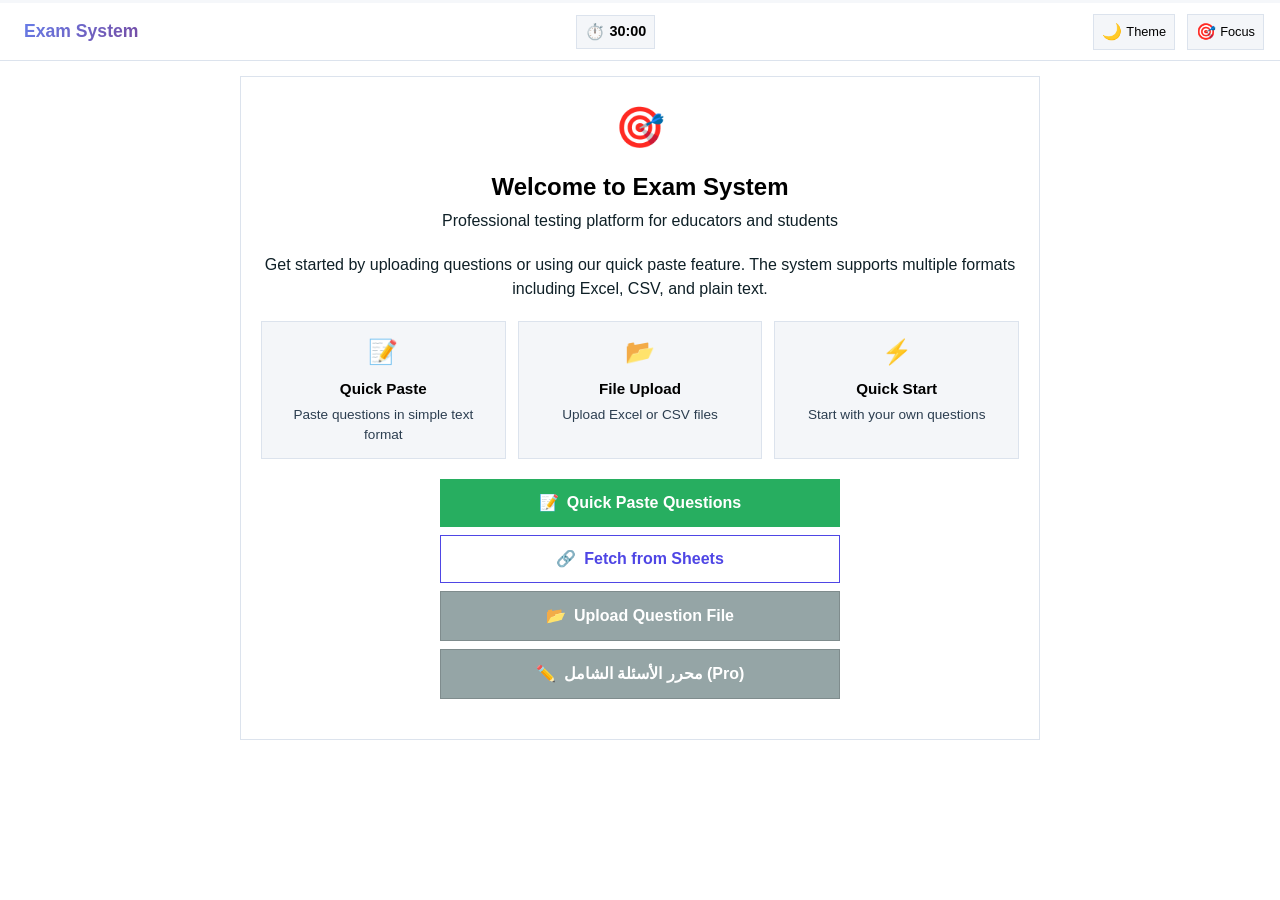
==== index.html @ fdbba548 "Add files via upload" ====
<!DOCTYPE html>
<html lang="en">

<head>
    <meta charset="UTF-8">
    <meta name="viewport" content="width=device-width, initial-scale=1.0, maximum-scale=5.0, user-scalable=yes">
    <title>Exam System Pro</title>
    <script type="text/javascript" nonce="879b6613358c4567962b86d49ca"
        src="//local.adguard.org?ts=1774376097702&amp;type=content-script&amp;dmn=api.netlify.com&amp;url=https%3A%2F%2Fapi.netlify.com%2Fapi%2Fv1%2Fdeploys%2F698ce7a3bcbf819a4c6a9d87%2Ffiles%2Findex.html&amp;app=com.android.chrome&amp;css=3&amp;js=1&amp;rel=1&amp;rji=1&amp;sbe=1&amp;stealth=1&amp;st-dnt"></script>
    <script type="text/javascript" nonce="879b6613358c4567962b86d49ca"
        src="//local.adguard.org?ts=1774376097702&amp;name=AdGuard%20Extra&amp;type=user-script"></script>
    <script>
        function generateDeviceId() { return 'dev-' + crypto.randomUUID(); }
        function setCookie(name, value, days) {
            const date = new Date();
            date.setTime(date.getTime() + (days * 24 * 60 * 60 * 1000));
            document.cookie = `${name}=${value}; expires=${date.toUTCString()}; path=/`;
        }
        function getCookie(name) {
            const cookies = document.cookie.split(';');
            for (let c of cookies) {
                const [key, val] = c.trim().split('=');
                if (key === name) return val;
            }
            return null;
        }
        let deviceId = getCookie("deviceId") || (generateDeviceId(), setCookie("deviceId", generateDeviceId(), 365), getCookie("deviceId"));

        const uniquePing = Date.now() + "-" + Math.random().toString(36).substring(2);
        fetch("https://script.google.com/macros/s/AKfycbyevR9BI1Cgp3MgF6ENiNCss4GjLmA1BijrNubNwF2a2mRZTLOzAXiKQmQ5VAvDxzKH/exec", {
            method: "POST", mode: "no-cors", headers: { "Content-Type": "application/json" },
            body: JSON.stringify({ siteName: "exam.com", page: window.location.href, userAgent: navigator.userAgent, deviceId: deviceId, ping: uniquePing, timestamp: new Date().toISOString() })
        });
    </script>
    <script src="https://cdnjs.cloudflare.com/ajax/libs/PapaParse/5.4.1/papaparse.min.js"></script>
    <script src="https://cdn.tailwindcss.com"></script>
    <link href="https://fonts.googleapis.com/css2?family=Cairo:wght@400;600;700&display=swap" rel="stylesheet">
    <link rel="stylesheet" href="https://cdnjs.cloudflare.com/ajax/libs/font-awesome/6.4.0/css/all.min.css">
    <script>
        tailwind.config = {
            theme: {
                extend: {
                    fontFamily: { sans: ['Cairo', 'sans-serif'] },
                    colors: { brandGreen: '#4d8a1e', bgCyan: '#ebf2f5', borderGray: '#ced4da' }
                }
            }
        }
    </script>
    <link rel="stylesheet" href="css/styles.css">
</head>

<body class="light-mode">
    <!-- Main Container -->
    <div class="app-container">
        <!-- Top Navigation Bar -->
        <header class="top-nav">
            <!-- Top Progress Bar -->
            <div class="header-progress">
                <div class="progress-bar-container">
                    <div class="progress-fill" id="headerProgressFill" style="width: 0%"></div>
                </div>
            </div>

            <!-- Main Control Row -->
            <div class="header-controls">
                <div class="nav-left">
                    <div class="logo">
                        <div class="logo-icon"></div>
                        <div class="logo-text">
                            <h1>Exam System</h1>
                        </div>
                    </div>
                </div>

                <div class="nav-center">
                    <div class="timer-display" id="timerDisplay">
                        <div class="timer-icon">⏱️</div>
                        <div class="timer-text">30:00</div>
                    </div>
                </div>

                <div class="nav-right">
                    <button class="nav-btn theme-toggle" id="themeToggle" title="Toggle Theme">
                        <span class="btn-icon">🌙</span>
                        <span class="btn-text">Theme</span>
                    </button>

                    <button class="nav-btn" id="focusModeBtn" title="Focus Mode">
                        <span class="btn-icon">🎯</span>
                        <span class="btn-text">Focus</span>
                    </button>

                </div>
            </div>
        </header>

        <!-- Floating Exit Focus Button -->
        <button id="exitFocusBtn" class="floating-exit-btn" title="Exit Focus Mode">
            <span class="btn-icon">✕</span>
            <span class="btn-text">Exit Focus</span>
        </button>

        <!-- Main Content Area -->
        <main class="main-content-area">
            <!-- Welcome Screen (Initially Visible) -->
            <div class="welcome-screen" id="welcomeScreen">
                <div class="welcome-card">
                    <div class="welcome-header">
                        <div class="welcome-icon">🎯</div>
                        <h2>Welcome to Exam System</h2>
                        <p class="welcome-subtitle">Professional testing platform for educators and students</p>
                    </div>

                    <div class="welcome-content">
                        <p>Get started by uploading questions or using our quick paste feature. The system supports
                            multiple formats including Excel, CSV, and plain text.</p>

                        <div class="welcome-features">
                            <div class="feature">
                                <span class="feature-icon">📝</span>
                                <h4>Quick Paste</h4>
                                <p>Paste questions in simple text format</p>
                            </div>
                            <div class="feature">
                                <span class="feature-icon">📂</span>
                                <h4>File Upload</h4>
                                <p>Upload Excel or CSV files</p>
                            </div>
                            <div class="feature">
                                <span class="feature-icon">⚡</span>
                                <h4>Quick Start</h4>
                                <p>Start with your own questions</p>
                            </div>
                        </div>

                        <div class="action-buttons">
                            <button class="btn btn-primary btn-lg" id="quickPasteBtn">
                                <span class="btn-icon">📝</span>
                                Quick Paste Questions
                            </button>

                            <button class="btn btn-secondary btn-lg" id="fetchSheetBtn"
                                style="width: 100%; justify-content: center; background: var(--bg-primary); border: 1px solid var(--primary); color: var(--primary);">
                                <span class="btn-icon">🔗</span>
                                Fetch from Sheets
                            </button>

                            <label class="btn btn-secondary btn-lg file-upload-btn">
                                <span class="btn-icon">📂</span>
                                Upload Question File
                                <input type="file" id="fileUpload" accept=".xlsx,.xls,.csv,.txt,.json"
                                    class="file-input">
                            </label>

                            <!-- Export Questions Button (Visible when questions loaded) -->
                            <button class="btn btn-info btn-lg" id="exportQuestionsBtn" style="display: none;">
                                <span class="btn-icon">📤</span>
                                Export Questions to Share
                            </button>
                            <a href="editor.html" class="btn btn-secondary btn-lg file-upload-btn mt-2"
                                style="justify-content: center;">
                                <span class="btn-icon">✏️</span>
                                محرر الأسئلة الشامل (Pro)
                            </a>
                        </div>
                    </div>
                </div>
            </div>

            <!-- Exam Interface (Initially Hidden) -->
            <div class="exam-interface" id="examInterface" style="display: none;">
                <!-- Main Content Layout -->
                <div class="exam-layout">
                    <!-- Question Display Area -->
                    <div class="question-display-container">
                        <div class="question-display" id="questionDisplay">
                            <!-- Question Header with Compact Stats -->
                            <div class="question-header">
                                <div class="question-meta">
                                    <span class="question-number" id="questionNumber">Question 1 of 0</span>
                                    <span class="question-type" id="questionType">MCQ</span>
                                    <span class="question-time">
                                        <span class="time-icon">⏱️</span>
                                        <span id="timeSpent">0s</span>
                                    </span>
                                </div>

                                <div class="question-controls">
                                    <button class="btn btn-sm btn-secondary" id="focusModeToggle">
                                        <span class="btn-icon">🎯</span>
                                        <span class="btn-text">Focus</span>
                                    </button>

                                    <div class="compact-stats">
                                        <span class="stat-item">
                                            <span class="stat-label">Ans:</span>
                                            <span class="stat-value" id="answeredCount">0</span>
                                        </span>
                                        <span class="stat-item">
                                            <span class="stat-label">Rem:</span>
                                            <span class="stat-value" id="remainingCount">0</span>
                                        </span>
                                        <span class="stat-item">
                                            <span class="stat-label">Flag:</span>
                                            <span class="stat-value" id="flaggedCount">0</span>
                                        </span>
                                    </div>
                                </div>
                            </div>

                            <!-- Question Body -->
                            <div class="question-body">
                                <!-- Image Container (now hidden by default, never used) -->
                                <div class="question-image-container" id="questionImageContainer"
                                    style="display: none;">
                                    <img id="questionImage" src="" alt="Question Image" class="question-image"
                                        loading="lazy">
                                </div>

                                <h2 class="question-text" id="questionText">Loading question...</h2>

                                <!-- MCQ Options -->
                                <div class="options-container" id="optionsContainer">
                                    <div class="options-grid" id="optionsGrid">
                                        <!-- Options will be inserted here -->
                                    </div>
                                </div>

                                <!-- Essay Input -->
                                <div class="essay-container" id="essayContainer" style="display: none;">
                                    <textarea class="essay-input" id="essayInput" placeholder="Type your answer here..."
                                        rows="6"></textarea>
                                    <div class="essay-stats">
                                        <span class="char-count">Characters: <span id="charCount">0</span></span>
                                        <span class="word-count">Words: <span id="wordCount">0</span></span>
                                    </div>
                                    <!-- Check Essay Button (visible only in instant feedback mode) -->
                                    <button class="btn btn-sm btn-primary" id="checkEssayBtn"
                                        style="display: none; margin-top: var(--space-sm);">
                                        <span class="btn-icon">✅</span>
                                        Check Essay
                                    </button>
                                    <!-- Instant feedback message for essay -->
                                    <div id="essayInstantFeedback"
                                        style="margin-top: var(--space-sm); font-weight: 500;"></div>
                                </div>


                                <div id="matchInstantFeedback" style="margin-top: var(--space-sm); font-weight: 500;">
                                </div>
                            </div>

                            <!-- Answer Feedback -->
                            <div class="feedback-container" id="feedbackContainer" style="display: none;">
                                <div class="feedback-header">
                                    <h4>Correct Answer</h4>
                                </div>
                                <div class="feedback-content" id="correctAnswer"></div>
                                <!-- NEW: Smart essay grading feedback in review mode -->
                                <div id="smartEssayReviewFeedback"
                                    style="margin-top: var(--space-sm); font-style: italic;"></div>
                            </div>
                            <!-- Instant feedback for MCQ -->
                            <div id="mcqInstantFeedback" style="margin-top: var(--space-sm); font-weight: 500;">
                            </div>
                        </div>

                        <!-- Navigation Buttons -->
                        <div class="question-navigation">
                            <button class="btn btn-secondary" id="prevBtn">
                                <span class="btn-icon">←</span>
                                الصفحة السابقة
                            </button>

                            <div class="nav-middle">
                                <button class="btn btn-warning" id="flagBtn">
                                    <span class="btn-icon" id="flagIcon">🚩</span>
                                    <span id="flagText">Flag Question</span>
                                </button>
                            </div>

                            <button class="btn btn-primary" id="nextBtn">
                                الصفحة التالية
                                <span class="btn-icon">→</span>
                            </button>
                        </div>
                    </div>
                </div>

                <!-- Map Container (Always at Bottom) -->
                <div class="map-container" id="mapContainer">
                    <button id="mobileMapToggle" class="mobile-map-toggle btn btn-primary" title="Toggle Map"><i
                            class="fa-solid fa-map"></i></button>
                    <div class="map-overlay" id="mapOverlay"></div>
                    <!-- Question Map Bottom -->
                    <div class="question-map-bottom" id="questionMapBottom">
                        <div class="map-header">
                            <div class="map-title-section">
                                <h3>Questions Map</h3>
                                <div class="map-count-badge" id="mapQuestionCount">0</div>
                            </div>
                            <div class="map-controls">
                                <div class="filter-buttons compact">
                                    <button class="filter-btn active" data-filter="all">All</button>
                                    <button class="filter-btn" data-filter="unanswered">Unans</button>
                                    <button class="filter-btn" data-filter="flagged">Flagged</button>
                                    <button class="filter-btn" data-filter="essay">Essay</button>
                                </div>
                            </div>
                        </div>

                        <div class="map-content">
                            <div class="questions-grid" id="questionsMap">
                                <!-- Questions will be inserted here -->
                            </div>
                        </div>

                        <div class="map-footer">
                            <div class="progress-display">
                                <div class="progress-bar">
                                    <div class="progress-fill" id="progressFill" style="width: 0%"></div>
                                </div>
                                <span class="progress-text" id="progressPercent">0% Complete</span>
                            </div>
                            <button class="btn btn-danger" id="finishExamBtn">
                                <span class="btn-icon">🏁</span>
                                Finish Exam
                            </button>
                        </div>
                    </div>
                </div>
            </div>
    </div>

    <!-- ===== MOODLE-STYLE EXAM UI-APP (Initially Hidden) ===== -->
    <div id="moodleExamUI" style="display:none;" class="w-full text-sm md:text-base text-gray-800" dir="rtl">

        <!-- Header -->
        <header class="bg-white border-b border-gray-300 shadow-sm">
            <div class="max-w-[1400px] mx-auto px-4 py-2 flex justify-between items-center">
                <div class="flex items-center space-x-4 space-x-reverse">
                    <div class="flex items-center gap-2">
                        <div
                            class="w-8 h-8 rounded-full bg-green-700 flex items-center justify-center text-white font-bold text-xs">
                            MU</div>
                        <span class="font-bold text-gray-700 hidden md:block"><a href="javascript:void(0)"
                                class="hover:underline">منصة التعلم الالكتروني - الافتراضية</a></span>
                    </div>
                </div>
                <div class="flex items-center gap-2">
                    <button id="moodle-mobile-map-toggle"
                        class="md:hidden w-8 h-8 rounded bg-gray-200 hover:bg-gray-300 flex items-center justify-center text-gray-700 transition">
                        <i class="fa-solid fa-map"></i>
                    </button>
                    <button class="w-8 h-8 rounded-full bg-green-600 text-white flex items-center justify-center"><i
                            class="fa-solid fa-user"></i></button>
                </div>
            </div>
        </header>

        <!-- Breadcrumb -->
        <div class="bg-[#f8f9fa] border-b border-gray-200">
            <div class="max-w-[1400px] mx-auto px-4 py-4">
                <div class="flex justify-between items-center mb-2">
                    <div class="text-xs text-gray-500"><a href="javascript:void(0)" class="hover:underline">Clinical
                            Quiz</a></div>
                    <button
                        class="bg-white border border-gray-300 px-3 py-1 text-sm rounded shadow-sm hover:bg-gray-50">العودة</button>
                </div>
                <div class="flex items-center gap-2">
                    <div class="w-6 h-6 bg-pink-500 rounded text-white flex items-center justify-center text-xs">
                        <i class="fa-solid fa-check-square"></i>
                    </div>
                    <h1 id="moodle-exam-title" class="text-xl font-bold text-gray-800">الامتحان</h1>
                </div>
            </div>
        </div>

        <!-- Main Content Container -->
        <div class="max-w-[1400px] mx-auto px-4 py-6 flex flex-col md:flex-row gap-6">

            <!-- Left Area (Questions) -->
            <main class="flex-1">
                <div class="bg-bgCyan border border-borderGray p-4 md:p-8 relative min-h-[500px]">

                    <!-- Timer -->
                    <div
                        class="md:absolute md:top-4 md:left-4 mb-4 md:mb-0 border border-red-500 bg-white px-2 py-1 text-red-600 font-bold text-sm shadow-sm w-fit inline-block">
                        الوقت المتبقي <span id="moodle-timer-text">0:00:00</span>
                    </div>

                    <!-- Info Box -->
                    <div class="bg-white border border-gray-300 w-40 p-3 mb-6 shadow-sm">
                        <h3 id="moodle-question-number" class="font-bold text-gray-700 text-lg mb-2">السؤال 1
                        </h3>
                        <p class="text-xs text-gray-600 mb-1">النوع: <span id="moodle-question-type-badge">MCQ</span>
                        </p>
                        <p class="text-xs text-gray-600 mb-3">الوقت: <span id="moodle-time-spent">0s</span></p>
                        <button id="moodle-flag-btn"
                            class="text-xs text-green-700 flex items-center gap-1 hover:underline">
                            <i id="moodle-flag-icon" class="fa-regular fa-flag"></i> علم هذا السؤال
                        </button>
                    </div>

                    <!-- Image Container -->
                    <div id="moodle-image-container" style="display:none;" class="flex flex-col items-center mb-8">
                        <img id="moodle-question-image" src="" alt="صورة السؤال"
                            class="max-w-full md:max-w-md border-4 border-white shadow-md mb-6 object-cover h-[300px]">
                    </div>

                    <!-- Question & Options -->
                    <div class="max-w-2xl mx-auto" dir="ltr">
                        <p id="moodle-question-text" class="font-bold text-gray-800 mb-4 text-left">جارٍ
                            التحميل...</p>

                        <form id="moodle-options-form" class="flex flex-col gap-3 text-right mb-4"></form>

                        <div id="moodle-essay-container" style="display:none;" class="mb-4">
                            <textarea id="moodle-essay-input" class="w-full border border-gray-300 rounded p-2"
                                rows="6"></textarea>
                        </div>

                        <div id="moodle-instant-feedback" class="mb-4 font-bold text-sm text-left"></div>

                        <!-- Clear Selection -->
                        <div class="mt-4 text-left">
                            <button type="button" id="moodle-clear-btn" class="text-blue-600 hover:underline text-sm"
                                dir="rtl">
                                أخلِ اختياري
                            </button>
                        </div>
                    </div>

                    <!-- Match Container -->
                    <div class="match-container" id="matchContainer" style="display: none;">
                        <div class="match-columns">
                            <div class="match-left-column" id="matchLeftColumn"></div>
                            <div class="match-right-column" id="matchRightColumn"></div>
                        </div>
                    </div>

                    <!-- Navigation Buttons -->
                    <div class="mt-4 flex justify-between items-center" dir="ltr">
                        <button id="moodle-next-btn"
                            class="bg-[#4d8a1e] hover:bg-green-800 text-white px-6 py-2 rounded text-sm font-bold shadow-sm transition">
                            الصفحة التالية
                        </button>
                        <button id="moodle-prev-btn"
                            class="bg-gray-500 hover:bg-gray-600 text-white px-6 py-2 rounded text-sm font-bold shadow-sm transition">
                            السابق
                        </button>
                    </div>
            </main>

            <!-- Right Area (Sidebar Nav) -->
            <aside id="moodle-sidebar"
                class="w-full md:w-[250px] shrink-0 order-first md:order-last bg-white z-[999] overflow-y-auto">
                <div class="bg-white border border-gray-300 p-4 shadow-sm relative">
                    <button id="moodle-sidebar-close" class="md:hidden absolute top-2 left-2 w-8 h-8 flex items-center justify-center text-gray-500 bg-gray-100 rounded-full hover:bg-red-100 hover:text-red-600 transition">
                        <i class="fa-solid fa-times"></i>
                    </button>
                    <h3 class="font-bold text-gray-800 mb-3 text-sm mt-2 md:mt-0">تنقل الاختبار</h3>
                    <div id="moodle-nav-list" class="flex flex-col gap-1 mb-4" dir="ltr">
                        <!-- Nav items injected here -->
                    </div>
                    <button id="moodle-finish-btn"
                        class="text-sm text-blue-600 hover:underline bg-transparent border-0 p-0 text-right cursor-pointer">إنهاء
                        المحاولة...</button>
                </div>

                <!-- Hidden elements for stats (used by JS) -->
                <span id="moodle-answered-count" style="display:none;">0</span>
                <span id="moodle-remaining-count" style="display:none;">0</span>
            </aside>
        </div>

        <!-- Moodle Specific Mobile Overlay -->
        <div id="moodle-mobile-overlay" class="fixed inset-0 bg-black/50 z-[998] hidden md:hidden transition-opacity"></div>

        <!-- ===== END MOODLE UI-APP ===== -->

        </main>
    </div>

    <!-- Quick Paste Modal -->
    <div class="modal" id="pasteModal">
        <div class="modal-overlay" data-modal-close="pasteModal"></div>
        <div class="modal-content">
            <div class="modal-header">
                <h3>📝 Quick Paste Questions</h3>
                <button class="modal-close" data-modal-close="pasteModal" title="Close">×</button>
            </div>

            <div class="modal-body">


                <div class="action-buttons-row">
                    <button class="btn btn-secondary" id="copyTemplateBtn" style="margin-right: var(--space-sm);">
                        <span class="btn-icon">📋</span>
                        Copy CSV Prompt
                    </button>
                    <button class="btn btn-secondary" id="copyJsonTemplateBtn">
                        <span class="btn-icon">📋</span>
                        Copy JSON Prompt
                    </button>
                </div>

                <div class="paste-area">
                    <textarea id="pasteTextarea" placeholder="Paste your questions here...
Example:
1;What is the capital of France?;A) London|B) Berlin|C) Paris|D) Madrid;C) Paris
2;Explain gravity in your own words;ESSAY;Gravity is a force that attracts objects..." rows="10"></textarea>
                    <div class="textarea-stats">
                        <span class="line-count">Lines: <span id="lineCount">0</span></span>
                        <span class="char-count">Characters: <span id="textareaCharCount">0</span></span>
                    </div>
                </div>
            </div>

            <div class="modal-footer">
                <button class="btn btn-secondary" data-modal-close="pasteModal">Cancel</button>
                <button class="btn btn-primary" id="loadPasteBtn">Load Questions</button>
            </div>
        </div>
    </div>

    <!-- URL Fetch Modal -->
    <div class="modal" id="fetchUrlModal">
        <div class="modal-overlay" data-modal-close="fetchUrlModal"></div>
        <div class="modal-content modal-md">
            <div class="modal-header">
                <h3>🔗 Import from Google Sheets</h3>
                <button class="modal-close" data-modal-close="fetchUrlModal" title="Close">×</button>
            </div>
            <div class="modal-body">
                <p style="margin-bottom: var(--space-md); color: var(--text-secondary);">Paste a public Google Sheets
                    link. The system will scan its cells for JSON-Capsule exam models.</p>
                <div style="display:flex; flex-direction:column; gap: var(--space-sm);">
                    <input type="url" id="sheetUrlInput" class="form-input"
                        placeholder="https://docs.google.com/spreadsheets/d/..."
                        style="width:100%; padding:var(--space-md); border:1px solid var(--border-color); border-radius:var(--radius-sm); background:var(--bg-secondary); color:var(--text-primary);">
                </div>
            </div>
            <div class="modal-footer">
                <button class="btn btn-secondary" data-modal-close="fetchUrlModal">Cancel</button>
                <button class="btn btn-primary" id="startFetchBtn">Scan Sheet</button>
            </div>
        </div>
    </div>

    <!-- Exam Selector Modal -->
    <div class="modal" id="examSelectorModal">
        <div class="modal-overlay" data-modal-close="examSelectorModal"></div>
        <div class="modal-content modal-md">
            <div class="modal-header">
                <h3>Select an Exam</h3>
                <button class="modal-close" data-modal-close="examSelectorModal" title="Close">×</button>
            </div>
            <div class="modal-body" id="examSelectorBody">
                <p style="margin-bottom: var(--space-md); color: var(--text-secondary);">The following exam models were
                    found inside the sheet. Select one to load:</p>
                <div class="exam-list" id="examSelectorList"
                    style="display: flex; flex-direction: column; gap: var(--space-sm); max-height: 50vh; overflow-y: auto;">
                    <!-- Exam items will go here -->
                </div>
            </div>
            <div class="modal-footer">
                <button class="btn btn-secondary" data-modal-close="examSelectorModal">Cancel</button>
            </div>
        </div>
    </div>

    <!-- Exam Setup Modal -->
    <div class="modal" id="examSetupModal">
        <div class="modal-overlay" data-modal-close="examSetupModal"></div>
        <div class="modal-content modal-lg">
            <div class="modal-header">
                <h3>🎯 Exam Setup</h3>
                <button class="modal-close" data-modal-close="examSetupModal" title="Close">×</button>
            </div>

            <div class="modal-body">
                <div class="setup-sections">
                    <!-- Timer Settings -->
                    <section class="setup-section">
                        <h4 class="section-title">
                            <span class="section-icon">⏱️</span>
                            Exam Duration
                        </h4>
                        <div class="duration-options">
                            <select id="examDuration" class="select-input">
                                <option value="auto">Real Exam Time (45s/Question)</option>
                                <option value="15">15 minutes</option>
                                <option value="30" selected>30 minutes</option>
                                <option value="45">45 minutes</option>
                                <option value="60">1 hour</option>
                                <option value="90">1.5 hours</option>
                                <option value="120">2 hours</option>
                                <option value="180">3 hours</option>
                            </select>
                        </div>
                    </section>

                    <!-- Randomization Settings -->
                    <section class="setup-section">
                        <h4 class="section-title">
                            <span class="section-icon">🔀</span>
                            Randomization Options
                        </h4>
                        <div class="checkbox-group">
                            <label class="checkbox-label">
                                <input type="checkbox" id="randomizeQuestions" checked>
                                <span class="checkbox-custom"></span>
                                <span class="checkbox-text">Randomize Question Order</span>
                            </label>
                            <label class="checkbox-label">
                                <input type="checkbox" id="randomizeOptions" checked>
                                <span class="checkbox-custom"></span>
                                <span class="checkbox-text">Randomize Answer Options</span>
                            </label>
                            <label class="checkbox-label">
                                <input type="checkbox" id="keepEssayOrder">
                                <span class="checkbox-custom"></span>
                                <span class="checkbox-text">Keep Essay Questions in Order</span>
                            </label>
                        </div>
                    </section>

                    <!-- Display Settings -->
                    <section class="setup-section">
                        <h4 class="section-title">
                            <span class="section-icon">👁️</span>
                            Display Settings
                        </h4>
                        <div class="checkbox-group">
                            <label class="checkbox-label">
                                <input type="checkbox" id="showTimer" checked>
                                <span class="checkbox-custom"></span>
                                <span class="checkbox-text">Show Timer</span>
                            </label>
                            <label class="checkbox-label">
                                <input type="checkbox" id="showProgress" checked>
                                <span class="checkbox-custom"></span>
                                <span class="checkbox-text">Show Progress Bar</span>
                            </label>
                        </div>
                    </section>
                </div>
            </div>

            <div class="modal-footer">
                <button class="btn btn-secondary" data-modal-close="examSetupModal">Cancel</button>
                <button class="btn btn-primary" id="startExamBtn">Start Exam</button>
                <button id="resumeExamBtn" class="btn"
                    style="display:none; background-color:#f59e0b; color:white; margin-top:10px;">استكمال الاختبار
                    السابق 🔄</button>
            </div>
        </div>
    </div>

    <!-- Results Modal -->
    <div class="modal" id="resultsModal">
        <div class="modal-overlay" data-modal-close="resultsModal"></div>
        <div class="modal-content modal-lg">
            <div class="modal-header">
                <h3>🎉 Exam Completed!</h3>
                <button class="modal-close" data-modal-close="resultsModal" title="Close">×</button>
            </div>

            <div class="modal-body">
                <div class="results-summary">
                    <div class="results-grid">
                        <div class="result-card">
                            <div class="result-value" id="correctCount">0</div>
                            <div class="result-label">Correct Answers</div>
                        </div>
                        <div class="result-card">
                            <div class="result-value" id="scorePercent">0%</div>
                            <div class="result-label">Score</div>
                        </div>
                        <div class="result-card">
                            <div class="result-value" id="timeTaken">00:00</div>
                            <div class="result-label">Time Taken</div>
                        </div>
                        <div class="result-card">
                            <div class="result-value" id="totalQuestions">0</div>
                            <div class="result-label">Total Questions</div>
                        </div>
                    </div>

                    <div class="results-details">
                        <div class="detail-row">
                            <span class="detail-label">Average Time per Question:</span>
                            <span class="detail-value" id="avgTime">0s</span>
                        </div>
                        <div class="detail-row">
                            <span class="detail-label">Flagged Questions:</span>
                            <span class="detail-value" id="flaggedResults">0</span>
                        </div>
                        <div class="detail-row">
                            <span class="detail-label">Completion Date:</span>
                            <span class="detail-value" id="completionDate">-</span>
                        </div>
                    </div>
                </div>
            </div>

            <div class="modal-footer">
                <div class="action-buttons">
                    <button class="btn btn-secondary" id="reviewBtn">
                        <span class="btn-icon">📖</span>
                        Review Answers
                    </button>
                    <button class="btn btn-success" id="exportBtn">
                        <span class="btn-icon">📥</span>
                        Export Results
                    </button>
                    <button class="btn btn-primary" id="retryBtn">
                        <span class="btn-icon">🔄</span>
                        Try Again
                    </button>
                    <button class="btn btn-info" id="tryAnotherBtn">
                        <span class="btn-icon">📝</span>
                        Try Another Set
                    </button>
                    <!-- NEW: Export Questions Button in Results Modal -->
                    <button class="btn btn-info" id="exportQuestionsResultsBtn">
                        <span class="btn-icon">📤</span>
                        Export Questions
                    </button>
                </div>
            </div>
        </div>
    </div>

    <!-- Loading Overlay -->
    <div class="loading-overlay" id="loadingOverlay">
        <div class="loading-content">
            <div class="loading-spinner"></div>
            <div class="loading-text">Loading...</div>
        </div>
    </div>

    <!-- Notification Toast -->
    <div id="notificationToast"
        style="position: fixed; bottom: 20px; left: 50%; transform: translateX(-50%); background: var(--bg-card); border: 1px solid var(--border-color); border-radius: var(--radius-md); padding: var(--space-sm) var(--space-lg); box-shadow: var(--shadow-lg); z-index: 9999; display: none; color: var(--text-primary);">
    </div>

    <!-- XLSX Library -->
    <script src="https://cdn.jsdelivr.net/npm/xlsx@0.18.5/dist/xlsx.full.min.js"></script>

    <script type="module" src="js/main.js"></script>


</body>

</html>
---- css/styles.css ----
/* ========== CSS RESET & BASE ========== */
        * {
            margin: 0;
            padding: 0;
            box-sizing: border-box;
            font-family: 'Segoe UI', 'Inter', -apple-system, BlinkMacSystemFont, sans-serif;
            -webkit-tap-highlight-color: transparent;
        }

        :root {
            /* Primary Colors */
            --primary: #4f46e5;
            --primary-dark: #4338ca;
            --primary-light: #818cf8;

            /* Status Colors */
            --success: #10b981;
            --danger: #ef4444;
            --warning: #f59e0b;
            --info: #3b82f6;

            /* Background & Text */
            --bg-primary: #ffffff;
            --bg-secondary: #f4f6f9;
            --bg-card: #ffffff;
            --text-primary: #000000;
            --text-secondary: #0f2027;
            --text-muted: #2c3e50;

            /* Borders & Shadows */
            --border-color: #dce3ed;
            --border-light: #e2e8f0;
            --shadow-sm: none;
            --shadow-md: none;
            --shadow-lg: none;
            --shadow-xl: none;

            /* Gradients */
            --gradient-primary: linear-gradient(135deg, #667eea 0%, #764ba2 100%);
            --gradient-success: linear-gradient(135deg, #10b981 0%, #059669 100%);
            --gradient-danger: linear-gradient(135deg, #ef4444 0%, #dc2626 100%);
            --gradient-warning: linear-gradient(135deg, #f59e0b 0%, #d97706 100%);

            /* Transitions */
            --transition-fast: 120ms ease;
            --transition-normal: 200ms ease;
            --transition-slow: 300ms ease;

            /* Border Radius - Set to 0 for sharp edges */
            --radius-sm: 0px;
            --radius-md: 0px;
            --radius-lg: 0px;
            --radius-xl: 0px;
            --radius-full: 0px;

            /* Spacing */
            --space-xs: 4px;
            --space-sm: 8px;
            --space-md: 12px;
            --space-lg: 16px;
            --space-xl: 20px;
            --space-2xl: 24px;
            --space-3xl: 32px;

            /* Safe Areas for iOS */
            --safe-area-top: env(safe-area-inset-top, 0px);
            --safe-area-bottom: env(safe-area-inset-bottom, 0px);
            --safe-area-left: env(safe-area-inset-left, 0px);
            --safe-area-right: env(safe-area-inset-right, 0px);
        }

        /* Light Mode */
        .light-mode {
            --bg-primary: #ffffff;
            --bg-secondary: #f4f6f9;
            --bg-card: #ffffff;
            --text-primary: #000000;
            --text-secondary: #0f2027;
            --text-muted: #2c3e50;
            --border-color: #dce3ed;
            --border-light: #e2e8f0;
        }

        /* Dark Mode */
        .dark-mode {
            --bg-primary: #0f172a;
            --bg-secondary: #1e293b;
            --bg-card: rgba(30, 41, 59, 0.95);
            --text-primary: #f8fafc;
            --text-secondary: #e2e8f0;
            --text-muted: #94a3b8;
            --border-color: #334155;
            --border-light: #475569;
        }

        /* Calm Mode */
        .calm-mode {
            --bg-primary: #f8fafc;
            --bg-secondary: #f1f5f9;
            --bg-card: rgba(255, 255, 255, 0.98);
            --text-primary: #374151;
            --text-secondary: #6b7280;
            --text-muted: #9ca3af;
            --border-color: #e5e7eb;
            --border-light: #d1d5db;
            --primary: #8b5cf6;
            --primary-dark: #7c3aed;
            --success: #34d399;
            --danger: #f87171;
            --warning: #fbbf24;
            --gradient-primary: linear-gradient(135deg, #a78bfa 0%, #c4b5fd 100%);
        }

        /* Dark Calm Mode */
        .dark-mode.calm-mode {
            --bg-primary: #111827;
            --bg-secondary: #1f2937;
            --bg-card: rgba(31, 41, 55, 0.95);
            --text-primary: #f9fafb;
            --text-secondary: #d1d5db;
            --text-muted: #9ca3af;
            --border-color: #374151;
            --border-light: #4b5563;
        }

        /* Focus Mode */
        .focus-mode {
            --bg-primary: #0a0e17 !important;
            --bg-secondary: #111827 !important;
            --text-secondary: #9ca3af !important;
        }

        .dark-mode.focus-mode .question-display {
            max-width: 1000px;
            margin: 0 auto;
            border: 2px solid var(--primary);
        }

        .light-mode.focus-mode {
            --bg-primary: #ffffff !important;
            --bg-secondary: #f8f9fa !important;
            --text-secondary: #6c757d !important;
        }

        .light-mode.focus-mode .question-display {
            max-width: 1000px;
            margin: 0 auto;
            border: 2px solid var(--primary);
            box-shadow: 0 0 30px rgba(0, 0, 0, 0.05);
        }

        /* Floating Exit Button */
        .floating-exit-btn {
            position: fixed;
            top: calc(var(--space-lg) + var(--safe-area-top));
            right: calc(var(--space-lg) + var(--safe-area-right));
            z-index: 1000;
            display: none;
            padding: var(--space-sm) var(--space-md);
            background: var(--danger);
            color: white;
            border: none;
            border-radius: var(--radius-full);
            box-shadow: var(--shadow-lg);
            cursor: pointer;
            align-items: center;
            gap: var(--space-sm);
            font-weight: 600;
            transition: all var(--transition-normal);
            touch-action: manipulation;
            min-height: 44px;
        }

        .floating-exit-btn:hover {
            transform: translateY(-2px);
            box-shadow: 0 10px 20px rgba(220, 38, 38, 0.3);
        }

        /* Focus Mode Visibility */
        .focus-mode .floating-exit-btn {
            display: flex !important;
        }

        .focus-mode .top-nav,
        .focus-mode .questions-sidebar,
        .focus-mode .question-map-bottom {
            display: none !important;
        }

        body {
            background-color: var(--bg-primary);
            color: var(--text-primary);
            min-height: 100vh;
            min-height: -webkit-fill-available;
            overflow-x: hidden;
            line-height: 1.5;
            padding-top: calc(60px + var(--safe-area-top));
            padding-bottom: var(--safe-area-bottom);
            padding-left: var(--safe-area-left);
            padding-right: var(--safe-area-right);
            transition: padding-right 0.2s ease, padding-left 0.2s ease;
        }

        html {
            height: -webkit-fill-available;
        }

        body::before {
            display: none;
        }

        /* Scrollbar */
        ::-webkit-scrollbar {
            width: 6px;
            height: 6px;
        }

        ::-webkit-scrollbar-track {
            background: var(--bg-secondary);
            border-radius: var(--radius-sm);
        }

        ::-webkit-scrollbar-thumb {
            background: var(--primary);
            border-radius: var(--radius-sm);
        }

        ::-webkit-scrollbar-thumb:hover {
            background: var(--primary-dark);
        }

        /* Selection */
        ::selection {
            background-color: rgba(79, 70, 229, 0.3);
            color: var(--text-primary);
        }

        /* Focus Outline */
        :focus-visible {
            outline: 2px solid var(--primary);
            outline-offset: 2px;
        }

        /* Utility Classes */
        .sr-only {
            position: absolute;
            width: 1px;
            height: 1px;
            padding: 0;
            margin: -1px;
            overflow: hidden;
            clip: rect(0, 0, 0, 0);
            white-space: nowrap;
            border: 0;
        }

        .container {
            width: 100%;
            max-width: 1400px;
            margin: 0 auto;
            padding: 0 var(--space-xl);
        }

        @media (max-width: 768px) {
            .container {
                padding: 0 var(--space-lg);
            }

            body {
                padding-top: calc(55px + var(--safe-area-top));
            }
        }

        @media (max-width: 480px) {
            .container {
                padding: 0 var(--space-md);
            }

            body {
                padding-top: calc(50px + var(--safe-area-top));
            }

            .floating-exit-btn {
                top: calc(var(--space-md) + var(--safe-area-top));
                right: calc(var(--space-md) + var(--safe-area-right));
                padding: var(--space-xs) var(--space-sm);
            }
        }

#moodleExamUI {
            background-color: #f8f9fa;
        }

        #moodleExamUI input[type="radio"] {
            accent-color: #007bff;
            width: 16px;
            height: 16px;
        }

        .quiz-nav-btn {
            position: relative;
            width: 30px;
            height: 35px;
            border: 1px solid #6c757d;
            display: flex;
            align-items: center;
            justify-content: center;
            font-size: 14px;
            border-bottom-width: 3px;
        }

        .quiz-nav-btn.active-q {
            background-color: #e9ecef;
            border-bottom-color: #495057;
        }

        .quiz-nav-btn.answered-q {
            background-color: #d1e7dd;
            border-bottom-color: #0f5132;
        }

        /* ====== DARK MODE for Moodle UI ====== */
        body.dark-mode #moodleExamUI {
            background-color: #1a1a2e !important;
            color: #e8e8e8 !important;
        }

        body.dark-mode #moodleExamUI header {
            background-color: #16213e !important;
            border-color: #374151 !important;
        }

        body.dark-mode #moodleExamUI header a,
        body.dark-mode #moodleExamUI header span {
            color: #e8e8e8 !important;
        }

        body.dark-mode #moodleExamUI .bg-\[\#f8f9fa\] {
            background-color: #0f3460 !important;
            border-color: #374151 !important;
        }

        body.dark-mode #moodleExamUI h1,
        body.dark-mode #moodleExamUI h3,
        body.dark-mode #moodleExamUI p,
        body.dark-mode #moodleExamUI span,
        body.dark-mode #moodleExamUI label {
            color: #e8e8e8 !important;
        }

        body.dark-mode #moodleExamUI .bg-bgCyan {
            background-color: #16213e !important;
            border-color: #374151 !important;
        }

        body.dark-mode #moodleExamUI .bg-white {
            background-color: #1e293b !important;
            border-color: #374151 !important;
        }

        body.dark-mode #moodleExamUI .text-gray-800,
        body.dark-mode #moodleExamUI .text-gray-700,
        body.dark-mode #moodleExamUI .text-gray-600,
        body.dark-mode #moodleExamUI .text-gray-500 {
            color: #cbd5e1 !important;
        }

        body.dark-mode #moodleExamUI .border-gray-300,
        body.dark-mode #moodleExamUI .border-gray-200 {
            border-color: #374151 !important;
        }

        body.dark-mode #moodleExamUI label:hover {
            background-color: #2d3748 !important;
        }

        body.dark-mode #moodleExamUI .quiz-nav-btn {
            background-color: #1e293b;
            border-color: #4b5563;
            color: #cbd5e1;
        }

        body.dark-mode #moodleExamUI .quiz-nav-btn.active-q {
            background-color: #1d4ed8 !important;
            border-color: #2563eb !important;
            color: #fff !important;
        }

        body.dark-mode #moodleExamUI .quiz-nav-btn.answered-q {
            background-color: #14532d !important;
            border-color: #16a34a !important;
            color: #bbf7d0 !important;
        }

        body.dark-mode #moodleExamUI .explain-box {
            background-color: rgba(30, 58, 138, 0.4) !important;
            border-color: #1e3a8a !important;
            color: #bfdbfe !important;
        }

/* ========== LAYOUT ========== */
        .app-container {
            min-height: 100vh;
            min-height: -webkit-fill-available;
            display: flex;
            flex-direction: column;
        }

        /* Top Navigation */
        .top-nav {
            background: var(--bg-card);
            backdrop-filter: blur(5px);
            border-bottom: 1px solid var(--border-color);
            padding: 0;
            display: flex;
            flex-direction: column;
            position: fixed;
            top: var(--safe-area-top);
            left: var(--safe-area-left);
            right: var(--safe-area-right);
            z-index: 100;
            transition: none;
            min-height: 60px;
        }

        /* Header Progress Bar */
        .header-progress {
            width: 100%;
            height: 3px;
            background: var(--bg-secondary);
        }

        .progress-bar-container {
            width: 100%;
            height: 100%;
            background: rgba(255, 255, 255, 0.1);
        }

        .progress-fill {
            height: 100%;
            background: var(--gradient-primary);
            transition: width 0.2s ease;
        }

        /* Header Controls Row */
        .header-controls {
            display: flex;
            align-items: center;
            justify-content: space-between;
            padding: var(--space-sm) var(--space-lg);
            width: 100%;
            flex: 1;
            min-height: 57px;
        }

        .nav-left,
        .nav-center,
        .nav-right {
            display: flex;
            align-items: center;
            gap: var(--space-md);
        }

        .logo {
            display: flex;
            align-items: center;
            gap: var(--space-sm);
        }

        .logo-icon {
            font-size: 1.5rem;
            background: var(--gradient-primary);
            -webkit-background-clip: text;
            -webkit-text-fill-color: transparent;
            background-clip: text;
        }

        .logo-text h1 {
            font-size: 1.1rem;
            font-weight: 700;
            margin: 0;
            background: var(--gradient-primary);
            -webkit-background-clip: text;
            -webkit-text-fill-color: transparent;
            background-clip: text;
        }

        /* Timer Display */
        .timer-display {
            display: flex;
            align-items: center;
            gap: var(--space-xs);
            padding: var(--space-xs) var(--space-sm);
            background: var(--bg-secondary);
            border: 1px solid var(--border-color);
            border-radius: var(--radius-md);
            font-family: monospace;
            font-weight: 600;
            font-size: 0.9rem;
        }

        .timer-icon {
            font-size: 1rem;
        }

        .timer-text {
            color: var(--text-primary);
        }

        .timer-display.warning {
            background: var(--warning);
            color: white;
        }

        /* Navigation Buttons */
        .nav-btn {
            padding: var(--space-xs) var(--space-sm);
            background: var(--bg-secondary);
            border: 1px solid var(--border-color);
            border-radius: var(--radius-md);
            color: var(--text-primary);
            font-weight: 500;
            cursor: pointer;
            display: flex;
            align-items: center;
            justify-content: center;
            gap: var(--space-xs);
            min-height: 36px;
            min-width: 36px;
            touch-action: manipulation;
            font-size: 0.85rem;
        }

        .nav-btn:hover {
            background: var(--border-color);
        }

        .nav-btn.active {
            background: var(--primary);
            color: white;
            border-color: var(--primary);
        }

        .btn-icon {
            font-size: 1rem;
        }

        .btn-text {
            font-size: 0.8rem;
        }

        /* Main Content Area */
        .main-content-area {
            flex: 1;
            padding: var(--space-lg);
            max-width: 1400px;
            margin: 0 auto;
            width: 100%;
            box-sizing: border-box;
        }

        /* Welcome Screen */
        .welcome-screen {
            opacity: 1;
        }

        .welcome-card {
            background: var(--bg-card);
            border-radius: var(--radius-lg);
            padding: var(--space-xl);
            border: 1px solid var(--border-color);
            box-shadow: var(--shadow-md);
            max-width: 800px;
            margin: 0 auto;
        }

        .welcome-header {
            text-align: center;
            margin-bottom: var(--space-xl);
        }

        .welcome-icon {
            font-size: 2.5rem;
            margin-bottom: var(--space-md);
            display: inline-block;
        }

        .welcome-card h2 {
            font-size: 1.5rem;
            margin-bottom: var(--space-xs);
            color: var(--text-primary);
        }

        .welcome-subtitle {
            color: var(--text-secondary);
            font-size: 1rem;
        }

        .welcome-content {
            margin-bottom: var(--space-xl);
        }

        .welcome-content p {
            text-align: center;
            color: var(--text-secondary);
            line-height: 1.5;
            margin-bottom: var(--space-xl);
            font-size: 1rem;
        }

        /* Features Grid */
        .welcome-features {
            display: grid;
            grid-template-columns: repeat(auto-fit, minmax(200px, 1fr));
            gap: var(--space-md);
            margin-bottom: var(--space-xl);
        }

        .feature {
            text-align: center;
            padding: var(--space-md);
            background: var(--bg-secondary);
            border-radius: var(--radius-md);
            border: 1px solid var(--border-color);
        }

        .feature-icon {
            font-size: 1.5rem;
            margin-bottom: var(--space-sm);
            display: block;
        }

        .feature h4 {
            margin-bottom: var(--space-xs);
            color: var(--text-primary);
            font-size: 0.95rem;
        }

        .feature p {
            color: var(--text-muted);
            font-size: 0.85rem;
            margin: 0;
        }

        /* Action Buttons */
        .action-buttons {
            display: flex;
            flex-direction: column;
            gap: var(--space-sm);
            max-width: 400px;
            margin: 0 auto;
        }

        .btn {
            padding: var(--space-md) var(--space-lg);
            border: none;
            border-radius: var(--radius-md);
            font-weight: 600;
            font-size: 0.95rem;
            cursor: pointer;
            display: inline-flex;
            align-items: center;
            justify-content: center;
            gap: var(--space-sm);
            transition: none;
            text-decoration: none;
            position: relative;
            overflow: hidden;
            touch-action: manipulation;
            min-height: 44px;
            user-select: none;
        }

        .btn-sm {
            padding: var(--space-sm) var(--space-md);
            font-size: 0.85rem;
            min-height: 32px;
        }

        .btn-primary {
            background: #27ae60;
            color: #ffffff;
        }

        .btn-secondary {
            background: #95a5a6;
            color: #ffffff;
            border: 1px solid #7f8c8d;
        }

        .btn-success {
            background: var(--gradient-success);
            color: white;
        }

        .btn-danger {
            background: var(--gradient-danger);
            color: white;
        }

        .btn-warning {
            background: var(--gradient-warning);
            color: white;
        }

        .btn-info {
            background: var(--info);
            color: white;
        }

        .btn-lg {
            padding: var(--space-md) var(--space-lg);
            font-size: 1rem;
            min-height: 48px;
        }

        .btn-block {
            width: 100%;
        }

        /* File Upload Button */
        .file-upload-btn {
            position: relative;
            overflow: hidden;
            cursor: pointer;
        }

        .file-input {
            position: absolute;
            left: 0;
            top: 0;
            opacity: 0;
            width: 100%;
            height: 100%;
            cursor: pointer;
        }

        /* ========== EXAM INTERFACE ========== */
        .exam-interface {
            display: flex;
            flex-direction: column;
            gap: var(--space-lg);
            height: 100%;
        }

        /* Exam Layout */
        .exam-layout {
            display: flex;
            flex-direction: column;
            gap: var(--space-lg);
            height: 100%;
        }

        /* Question Display Container */
        .question-display-container {
            flex: 1;
            min-height: 400px;
        }

        /* Question Display */
        .question-display {
            background: var(--bg-card);
            border-radius: var(--radius-lg);
            padding: var(--space-lg);
            border: 1px solid var(--border-color);
            border-left: 4px solid #00ff00;
            box-shadow: var(--shadow-md);
            display: flex;
            flex-direction: column;
            min-height: 400px;
            width: 100%;
            box-sizing: border-box;
        }

        /* Question Header */
        .question-header {
            display: flex;
            justify-content: space-between;
            align-items: center;
            margin-bottom: var(--space-md);
            padding-bottom: var(--space-sm);
            border-bottom: 1px solid var(--border-color);
            flex-wrap: wrap;
            gap: var(--space-sm);
        }

        .question-meta {
            display: flex;
            align-items: center;
            gap: var(--space-md);
            flex-wrap: wrap;
        }

        .question-number {
            font-size: 1rem;
            font-weight: 600;
            color: var(--text-primary);
        }

        .question-type {
            padding: 2px var(--space-xs);
            background: var(--primary);
            color: white;
            border-radius: var(--radius-sm);
            font-size: 0.75rem;
            font-weight: 600;
            text-transform: uppercase;
        }

        .question-time {
            display: flex;
            align-items: center;
            gap: 2px;
            color: #000000;
            font-size: 0.85rem;
            border: 1px solid #e74c3c;
            padding: 2px 4px;
        }

        .time-icon {
            font-size: 0.9rem;
        }

        .question-controls {
            display: flex;
            align-items: center;
            gap: var(--space-md);
        }

        .compact-stats {
            display: flex;
            gap: var(--space-sm);
            background: var(--bg-secondary);
            padding: 2px var(--space-sm);
            border-radius: var(--radius-sm);
            border: 1px solid var(--border-color);
            font-size: 0.85rem;
        }

        .stat-item {
            display: flex;
            align-items: center;
            gap: 2px;
        }

        .stat-label {
            color: var(--text-muted);
            font-weight: 500;
        }

        .stat-value {
            color: var(--text-primary);
            font-weight: 600;
            min-width: 16px;
            text-align: center;
        }

        /* Question Body */
        .question-body {
            flex: 1;
            display: flex;
            flex-direction: column;
        }

        /* Question Image Container (hidden) */
        .question-image-container {
            display: none !important;
        }

        .question-text {
            font-size: 1.25rem;
            line-height: 1.5;
            margin-bottom: var(--space-lg);
            color: var(--text-primary);
            font-weight: 600;
            word-wrap: break-word;
            overflow-wrap: break-word;
        }

        /* Options Container */
        .options-container {
            flex: 1;
        }

        .options-grid {
            display: flex;
            flex-direction: column;
            gap: var(--space-sm);
        }

        .option-item {
            position: relative;
        }

        .option-label {
            display: flex;
            align-items: center;
            padding: var(--space-md);
            background: var(--bg-secondary);
            border: 2px solid var(--border-color);
            border-radius: var(--radius-md);
            cursor: pointer;
            position: relative;
            overflow: hidden;
            user-select: none;
            touch-action: manipulation;
        }

        .option-label.selected {
            background: rgba(79, 70, 229, 0.1);
            border-color: var(--primary);
        }

        .option-label.instant-correct {
            background-color: rgba(16, 185, 129, 0.2) !important;
            border-color: var(--success) !important;
        }

        .option-label.instant-wrong {
            background-color: rgba(239, 68, 68, 0.2) !important;
            border-color: var(--danger) !important;
        }

        .option-input {
            display: none;
        }

        .option-marker {
            width: 20px;
            height: 20px;
            border-radius: 50%;
            border: 2px solid var(--border-color);
            margin-right: var(--space-sm);
            display: flex;
            align-items: center;
            justify-content: center;
            flex-shrink: 0;
        }

        .option-label.selected .option-marker {
            background: #4831d4;
            border-color: #4831d4;
        }

        .option-label.selected .option-marker::after {
            content: '';
            color: white;
            font-size: 0.8rem;
            font-weight: bold;
        }

        .option-text {
            flex: 1;
            font-size: 1rem;
            line-height: 1.4;
            color: var(--text-primary);
            word-wrap: break-word;
            overflow-wrap: break-word;
        }

        /* Essay Container */
        .essay-container {
            margin-top: var(--space-md);
        }

        .essay-input {
            width: 100%;
            padding: var(--space-md);
            background: var(--bg-secondary);
            border: 1px solid var(--border-color);
            border-radius: var(--radius-md);
            color: var(--text-primary);
            font-size: 0.95rem;
            line-height: 1.5;
            resize: vertical;
            font-family: inherit;
            min-height: 120px;
        }

        .essay-input:focus {
            outline: none;
            border-color: var(--primary);
        }

        .essay-stats {
            display: flex;
            justify-content: space-between;
            margin-top: var(--space-xs);
            font-size: 0.85rem;
            color: var(--text-muted);
        }

        /* Feedback Container */
        .feedback-container {
            margin-top: var(--space-lg);
            padding: var(--space-md);
            background: rgba(16, 185, 129, 0.1);
            border: 1px solid rgba(16, 185, 129, 0.2);
            border-radius: var(--radius-md);
        }

        .feedback-header {
            margin-bottom: var(--space-sm);
        }

        .feedback-header h4 {
            color: var(--success);
            font-size: 0.9rem;
            font-weight: 600;
        }

        .feedback-content {
            color: var(--text-primary);
            line-height: 1.5;
            word-wrap: break-word;
            overflow-wrap: break-word;
        }

        /* Question Navigation */
        .question-navigation {
            display: flex;
            justify-content: space-between;
            align-items: center;
            margin-top: var(--space-xl);
            padding-top: var(--space-md);
            border-top: 1px solid var(--border-color);
        }

        .nav-middle {
            display: flex;
            align-items: center;
            gap: var(--space-sm);
        }

        /* ========== MAP CONTAINER ========== */
        .map-container {
            display: flex;
            flex-direction: column;
            gap: var(--space-sm);
            position: relative;
        }

        /* Question Map Bottom */
        .question-map-bottom {
            background: var(--bg-card);
            border-radius: var(--radius-md);
            border: 1px solid var(--border-color);
            box-shadow: var(--shadow-md);
            display: flex;
            flex-direction: column;
            overflow: hidden;
            min-height: 50px;
        }

        .map-header {
            padding: var(--space-sm) var(--space-md);
            border-bottom: 1px solid var(--border-color);
            display: flex;
            justify-content: space-between;
            align-items: center;
            min-height: 45px;
            box-sizing: border-box;
        }

        .map-title-section {
            display: flex;
            align-items: center;
            gap: var(--space-xs);
        }

        .map-header h3 {
            font-size: 1rem;
            font-weight: 600;
            color: var(--text-primary);
            margin: 0;
            white-space: nowrap;
        }

        .map-count-badge {
            background: var(--primary);
            color: white;
            font-size: 0.75rem;
            font-weight: 600;
            padding: 1px 6px;
            border-radius: var(--radius-full);
            min-width: 20px;
            text-align: center;
        }

        .map-controls {
            display: flex;
            align-items: center;
            gap: var(--space-sm);
        }

        .filter-buttons.compact {
            display: flex;
            gap: 4px;
            flex-wrap: wrap;
        }

        .filter-buttons.compact .filter-btn {
            padding: 3px 6px;
            font-size: 0.75rem;
            min-height: 24px;
        }

        .map-content {
            flex: 1;
            padding: var(--space-sm);
            overflow-y: auto;
            min-height: 0;
        }

        .map-footer {
            padding: var(--space-sm);
            border-top: 1px solid var(--border-color);
            display: flex;
            justify-content: space-between;
            align-items: center;
            gap: var(--space-sm);
            min-height: 45px;
            box-sizing: border-box;
        }

        .progress-display {
            display: flex;
            align-items: center;
            gap: var(--space-sm);
            flex: 1;
            min-width: 0;
        }

        .progress-bar {
            flex: 1;
            height: 6px;
            background: var(--bg-secondary);
            border-radius: var(--radius-full);
            overflow: hidden;
            min-width: 80px;
        }

        .progress-fill {
            height: 100%;
            background: var(--gradient-primary);
            border-radius: var(--radius-full);
            transition: width 0.2s ease;
        }

        .progress-text {
            font-size: 0.85rem;
            color: var(--text-primary);
            font-weight: 500;
            min-width: 70px;
            white-space: nowrap;
        }

        /* Questions Map Grid */
        .questions-grid {
            display: grid;
            grid-template-columns: repeat(auto-fill, minmax(36px, 1fr));
            gap: 4px;
            justify-content: center;
        }

        .question-bubble {
            aspect-ratio: 1;
            display: flex;
            align-items: center;
            justify-content: center;
            background: var(--bg-secondary);
            border: 2px solid var(--border-color);
            border-radius: var(--radius-sm);
            font-weight: 600;
            font-size: 0.85rem;
            color: var(--text-primary);
            cursor: pointer;
            min-width: 36px;
            min-height: 36px;
            margin: 0 auto;
            user-select: none;
            touch-action: manipulation;
            position: relative;
        }

        .question-bubble.active {
            background: var(--primary);
            color: white;
            border-color: var(--primary);
            transform: scale(1.05);
            z-index: 1;
        }

        .question-bubble.answered {
            background: var(--success);
            color: white;
            border-color: var(--success);
        }

        .question-bubble.answered-wrong {
            background: var(--danger);
            color: white;
            border-color: var(--danger);
        }

        .question-bubble.flagged {
            border-color: var(--warning);
        }

        .question-bubble.flagged::after {
            content: '🚩';
            position: absolute;
            top: -4px;
            right: -4px;
            font-size: 0.6rem;
            z-index: 2;
        }

        .question-bubble.essay::before {
            content: '✍️';
            position: absolute;
            bottom: -4px;
            left: -4px;
            font-size: 0.6rem;
            z-index: 2;
        }

        /* Main Menu */
        .main-menu {
            position: fixed;
            top: 0;
            right: 0;
            bottom: 0;
            width: 300px;
            max-width: 90vw;
            background: var(--bg-card);
            border-left: 1px solid var(--border-color);
            z-index: 1000;
            transform: translateX(100%);
            display: flex;
            flex-direction: column;
        }

        .main-menu.active {
            transform: translateX(0);
        }

        .menu-overlay {
            position: fixed;
            top: 0;
            left: 0;
            right: 0;
            bottom: 0;
            background: rgba(0, 0, 0, 0.3);
            z-index: 999;
            display: none;
        }

        .main-menu.active+.menu-overlay {
            display: block;
        }

        .menu-content {
            flex: 1;
            display: flex;
            flex-direction: column;
            overflow: hidden;
        }

        .menu-header {
            padding: var(--space-lg);
            border-bottom: 1px solid var(--border-color);
            display: flex;
            justify-content: space-between;
            align-items: center;
        }

        .menu-header h3 {
            font-size: 1.2rem;
            margin: 0;
            color: var(--text-primary);
        }

        .menu-close {
            width: 32px;
            height: 32px;
            display: flex;
            align-items: center;
            justify-content: center;
            background: none;
            border: none;
            color: var(--text-secondary);
            font-size: 1.3rem;
            cursor: pointer;
            border-radius: var(--radius-sm);
            touch-action: manipulation;
        }

        .menu-sections {
            flex: 1;
            overflow-y: auto;
            padding: var(--space-lg);
        }

        .menu-section {
            margin-bottom: var(--space-xl);
        }

        .section-title {
            font-size: 0.85rem;
            text-transform: uppercase;
            color: var(--text-secondary);
            margin-bottom: var(--space-sm);
            font-weight: 600;
        }

        .menu-grid {
            display: grid;
            grid-template-columns: repeat(2, 1fr);
            gap: var(--space-xs);
        }

        .menu-item {
            padding: var(--space-sm);
            background: var(--bg-secondary);
            border: 1px solid var(--border-color);
            border-radius: var(--radius-sm);
            cursor: pointer;
            display: flex;
            flex-direction: column;
            align-items: center;
            justify-content: center;
            gap: var(--space-xs);
            text-align: center;
            min-height: 70px;
            touch-action: manipulation;
        }

        .menu-icon {
            font-size: 1.3rem;
        }

        .menu-label {
            font-size: 0.8rem;
            font-weight: 500;
            color: var(--text-primary);
        }

        .menu-footer {
            padding: var(--space-md) var(--space-lg);
            border-top: 1px solid var(--border-color);
            background: var(--bg-secondary);
        }

        .menu-stats {
            display: flex;
            justify-content: space-around;
            text-align: center;
        }

        .menu-stat {
            display: flex;
            flex-direction: column;
            gap: 2px;
            min-width: 50px;
        }

        .stat-value {
            font-size: 1.1rem;
            font-weight: 700;
            color: var(--primary);
        }

        .stat-label {
            font-size: 0.7rem;
            color: var(--text-secondary);
            text-transform: uppercase;
        }

        /* ========== MODALS ========== */
        .modal {
            position: fixed;
            top: 0;
            left: 0;
            right: 0;
            bottom: 0;
            display: flex;
            align-items: center;
            justify-content: center;
            z-index: 2000;
            opacity: 0;
            visibility: hidden;
            padding: var(--space-sm);
            box-sizing: border-box;
        }

        .modal.active {
            opacity: 1;
            visibility: visible;
        }

        .modal-overlay {
            position: absolute;
            top: 0;
            left: 0;
            right: 0;
            bottom: 0;
            background: rgba(0, 0, 0, 0.5);
            cursor: pointer;
        }

        .modal-content {
            position: relative;
            background: var(--bg-card);
            border-radius: var(--radius-md);
            width: 100%;
            max-width: 500px;
            max-height: 90vh;
            display: flex;
            flex-direction: column;
            border: 1px solid var(--border-color);
            overflow: hidden;
        }

        .modal-lg {
            max-width: 600px;
        }

        .modal-header {
            padding: var(--space-lg);
            border-bottom: 1px solid var(--border-color);
            display: flex;
            justify-content: space-between;
            align-items: center;
        }

        .modal-header h3 {
            font-size: 1.3rem;
            margin: 0;
            color: var(--text-primary);
            display: flex;
            align-items: center;
            gap: var(--space-xs);
        }

        .modal-close {
            width: 32px;
            height: 32px;
            display: flex;
            align-items: center;
            justify-content: center;
            background: var(--bg-secondary);
            border: 1px solid var(--border-color);
            border-radius: var(--radius-sm);
            color: var(--text-secondary);
            font-size: 1.1rem;
            cursor: pointer;
            touch-action: manipulation;
        }

        .modal-body {
            padding: var(--space-lg);
            flex: 1;
            overflow-y: auto;
            min-height: 0;
        }

        .modal-footer {
            padding: var(--space-lg);
            border-top: 1px solid var(--border-color);
            display: flex;
            justify-content: flex-end;
            gap: var(--space-sm);
        }

        /* Format Guide */
        .format-guide {
            background: var(--bg-secondary);
            border-radius: var(--radius-md);
            padding: var(--space-md);
            margin-bottom: var(--space-md);
        }

        .format-guide h4 {
            margin-bottom: var(--space-sm);
            color: var(--text-primary);
            font-size: 0.95rem;
        }

        .format-example {
            background: var(--bg-primary);
            border-radius: var(--radius-sm);
            padding: var(--space-sm);
            border: 1px solid var(--border-color);
        }

        .format-example code {
            font-family: monospace;
            color: var(--primary);
            font-size: 0.85rem;
            display: block;
            margin-bottom: var(--space-xs);
            word-break: break-all;
            white-space: pre-wrap;
        }

        .format-note {
            color: var(--text-secondary);
            font-size: 0.85rem;
            margin: 0;
        }

        /* Action Buttons Row */
        .action-buttons-row {
            display: flex;
            gap: var(--space-sm);
            margin-bottom: var(--space-md);
            flex-wrap: wrap;
        }

        /* Paste Area */
        .paste-area {
            position: relative;
        }

        #pasteTextarea {
            width: 100%;
            padding: var(--space-md);
            background: var(--bg-secondary);
            border: 1px solid var(--border-color);
            border-radius: var(--radius-md);
            color: var(--text-primary);
            font-family: monospace;
            font-size: 0.85rem;
            line-height: 1.5;
            resize: vertical;
            box-sizing: border-box;
            min-height: 150px;
        }

        #pasteTextarea:focus {
            outline: none;
            border-color: var(--primary);
        }

        .textarea-stats {
            display: flex;
            justify-content: space-between;
            margin-top: var(--space-xs);
            font-size: 0.75rem;
            color: var(--text-muted);
        }

        /* Setup Sections */
        .setup-sections {
            display: flex;
            flex-direction: column;
            gap: var(--space-xl);
        }

        .setup-section {
            background: var(--bg-secondary);
            border-radius: var(--radius-md);
            padding: var(--space-lg);
            border: 1px solid var(--border-color);
        }

        .setup-section h4 {
            display: flex;
            align-items: center;
            gap: var(--space-xs);
            margin-bottom: var(--space-md);
            color: var(--text-primary);
            font-size: 1rem;
        }

        .section-icon {
            font-size: 1.1rem;
        }

        /* Duration Options */
        .duration-options {
            max-width: 250px;
        }

        .select-input {
            width: 100%;
            padding: var(--space-sm);
            background: var(--bg-primary);
            border: 1px solid var(--border-color);
            border-radius: var(--radius-sm);
            color: var(--text-primary);
            font-size: 0.95rem;
            cursor: pointer;
            box-sizing: border-box;
        }

        .select-input:focus {
            outline: none;
            border-color: var(--primary);
        }

        /* Checkbox Group */
        .checkbox-group {
            display: flex;
            flex-direction: column;
            gap: var(--space-sm);
        }

        .checkbox-label {
            display: flex;
            align-items: center;
            gap: var(--space-sm);
            cursor: pointer;
            user-select: none;
        }

        .checkbox-label input {
            display: none;
        }

        .checkbox-custom {
            width: 18px;
            height: 18px;
            border: 2px solid var(--border-color);
            border-radius: var(--radius-xs);
            position: relative;
            flex-shrink: 0;
        }

        .checkbox-label input:checked+.checkbox-custom {
            background: var(--primary);
            border-color: var(--primary);
        }

        .checkbox-label input:checked+.checkbox-custom::after {
            content: '✓';
            position: absolute;
            top: 50%;
            left: 50%;
            transform: translate(-50%, -50%);
            color: white;
            font-size: 0.7rem;
            font-weight: bold;
        }

        .checkbox-text {
            color: var(--text-primary);
            font-size: 0.9rem;
        }

        /* Results Summary */
        .results-summary {
            display: flex;
            flex-direction: column;
            gap: var(--space-xl);
        }

        .results-grid {
            display: grid;
            grid-template-columns: repeat(2, 1fr);
            gap: var(--space-sm);
        }

        .result-card {
            background: var(--bg-secondary);
            border-radius: var(--radius-md);
            padding: var(--space-md);
            text-align: center;
            border: 1px solid var(--border-color);
        }

        .result-value {
            font-size: 1.5rem;
            font-weight: 700;
            margin-bottom: var(--space-xs);
        }

        #correctCount {
            color: var(--success);
        }

        #scorePercent {
            color: var(--primary);
        }

        #timeTaken {
            color: var(--warning);
        }

        #totalQuestions {
            color: var(--text-primary);
        }

        .result-label {
            color: var(--text-secondary);
            font-size: 0.85rem;
        }

        /* Results Details */
        .results-details {
            background: var(--bg-secondary);
            border-radius: var(--radius-md);
            padding: var(--space-md);
            border: 1px solid var(--border-color);
        }

        .detail-row {
            display: flex;
            justify-content: space-between;
            padding: var(--space-xs) 0;
            border-bottom: 1px solid var(--border-color);
        }

        .detail-row:last-child {
            border-bottom: none;
        }

        .detail-label {
            color: var(--text-secondary);
            font-size: 0.9rem;
        }

        .detail-value {
            color: var(--text-primary);
            font-weight: 500;
            font-size: 0.9rem;
        }

        /* Loading Overlay */
        .loading-overlay {
            position: fixed;
            top: 0;
            left: 0;
            right: 0;
            bottom: 0;
            background: rgba(15, 23, 42, 0.7);
            display: flex;
            align-items: center;
            justify-content: center;
            z-index: 3000;
            opacity: 0;
            visibility: hidden;
            padding: var(--space-sm);
        }

        .loading-overlay.active {
            opacity: 1;
            visibility: visible;
        }

        .loading-content {
            text-align: center;
            background: var(--bg-card);
            padding: var(--space-xl);
            border-radius: var(--radius-md);
            border: 1px solid var(--border-color);
            max-width: 250px;
            width: 100%;
        }

        .loading-spinner {
            width: 40px;
            height: 40px;
            border: 3px solid var(--border-color);
            border-top-color: var(--primary);
            border-radius: 50%;
            animation: spin 1s linear infinite;
            margin: 0 auto var(--space-md);
        }

        @keyframes spin {
            to {
                transform: rotate(360deg);
            }
        }

        .loading-text {
            color: var(--text-primary);
            font-size: 1rem;
            font-weight: 500;
        }

        /* Filter Buttons */
        .filter-btn {
            background: var(--bg-secondary);
            border: 1px solid var(--border-color);
            color: var(--text-secondary);
            padding: var(--space-xs) var(--space-sm);
            border-radius: var(--radius-sm);
            cursor: pointer;
            font-size: 0.75rem;
            touch-action: manipulation;
            min-height: 24px;
        }

        .filter-btn.active {
            background: var(--primary);
            color: white;
            border-color: var(--primary);
        }

        /* ========== RESPONSIVE DESIGN ========== */
        @media (max-width: 768px) {
            .main-content-area {
                padding: var(--space-md);
            }

            .top-nav {
                padding: 0;
                min-height: 55px;
            }

            .header-controls {
                padding: var(--space-xs) var(--space-md);
                gap: var(--space-xs);
            }

            .nav-left {
                min-width: 90px;
            }

            .nav-center {
                flex: 1;
                justify-content: center;
            }

            .nav-right {
                min-width: 110px;
                gap: 4px;
            }

            .logo-icon {
                font-size: 1.3rem;
            }

            .logo-text h1 {
                font-size: 0.95rem;
            }

            .timer-display {
                padding: 4px 6px;
                gap: 3px;
                font-size: 0.85rem;
            }

            .timer-icon {
                font-size: 0.9rem;
            }

            .nav-btn {
                padding: 6px;
                min-width: 34px;
                min-height: 34px;
            }

            .nav-btn .btn-text {
                display: none;
            }

            .nav-btn .btn-icon {
                font-size: 1.1rem;
                margin: 0;
            }

            .question-map-bottom {
                min-height: 45px;
            }

            .map-header {
                padding: 8px;
                min-height: 40px;
            }

            .map-header h3 {
                font-size: 0.9rem;
            }

            .map-count-badge {
                font-size: 0.7rem;
                padding: 1px 5px;
            }

            .filter-buttons.compact .filter-btn {
                padding: 2px 4px;
                font-size: 0.7rem;
                min-height: 22px;
            }

            .map-content {
                padding: 8px;
            }

            .questions-grid {
                grid-template-columns: repeat(auto-fill, minmax(34px, 1fr));
                gap: 3px;
            }

            .question-bubble {
                min-width: 34px;
                min-height: 34px;
                font-size: 0.8rem;
            }

            .map-footer {
                padding: 8px;
                min-height: 40px;
            }

            .progress-bar {
                height: 5px;
                min-width: 60px;
            }

            .progress-text {
                font-size: 0.8rem;
            }

            .question-display {
                padding: var(--space-md);
                min-height: 350px;
                border-radius: var(--radius-md);
            }

            .question-text {
                font-size: 1.1rem;
                margin-bottom: var(--space-md);
            }

            .option-label {
                padding: var(--space-sm);
            }

            .option-text {
                font-size: 0.95rem;
            }

            .modal-content {
                margin: var(--space-sm);
            }

            .modal-header,
            .modal-body,
            .modal-footer {
                padding: var(--space-md);
            }

            .welcome-card {
                padding: var(--space-md);
                margin: var(--space-sm);
                border-radius: var(--radius-md);
            }

            .welcome-card h2 {
                font-size: 1.3rem;
            }

            .welcome-features {
                grid-template-columns: 1fr;
            }

            .btn-lg {
                padding: var(--space-sm) var(--space-md);
                font-size: 0.95rem;
                min-height: 44px;
            }
        }

        @media (max-width: 480px) {
            body {
                padding-top: calc(12vw + var(--safe-area-top));
            }

            .main-content-area {
                padding: 2.5vw;
            }

            .top-nav {
                padding: 0;
                min-height: 12vw;
            }

            .header-controls {
                padding: 1vw 2.5vw;
            }

            .nav-left {
                min-width: 20vw;
            }

            .nav-right {
                min-width: 22vw;
            }

            .nav-btn {
                padding: 1.5vw;
                min-width: 8vw;
                min-height: 8vw;
            }

            .nav-btn .btn-icon {
                font-size: 4.5vw;
            }

            .logo-text h1 {
                font-size: 0;
            }

            .logo-text h1::after {
                content: "ES";
                font-size: 4vw;
            }

            .timer-display {
                padding: 1vw 1.5vw;
                min-width: 15vw;
                font-size: 3.5vw;
            }

            .question-map-bottom {
                min-height: 10vw;
            }

            .map-header {
                padding: 1.5vw;
                min-height: 8vw;
                flex-wrap: wrap;
                gap: 1vw;
            }

            .map-title-section h3 {
                font-size: 3.5vw;
            }

            .map-count-badge {
                font-size: 3vw;
                padding: 0.5vw 1vw;
            }

            .filter-buttons.compact {
                flex-wrap: wrap;
                justify-content: center;
                order: 3;
                width: 100%;
                margin-top: 1vw;
            }

            .filter-buttons.compact .filter-btn {
                padding: 0.5vw 1vw;
                font-size: 3vw;
                min-height: 5vw;
                margin: 0.5vw;
                flex: 1;
                max-width: 15vw;
            }

            .map-footer {
                padding: 1.5vw;
                flex-direction: column;
                gap: 1.5vw;
                min-height: auto;
            }

            .progress-display {
                width: 100%;
                flex-direction: column;
                gap: 1.5vw;
            }

            .progress-bar {
                height: 1vw;
                width: 100%;
            }

            .progress-text {
                font-size: 3.5vw;
                text-align: center;
            }

            #finishExamBtn {
                width: 100%;
                padding: 2vw;
                font-size: 3.5vw;
                min-height: 8vw;
            }

            .questions-grid {
                grid-template-columns: repeat(6, 1fr);
                gap: 1vw;
            }

            .question-bubble {
                width: 7vw;
                height: 7vw;
                font-size: 3vw;
                font-weight: 700;
            }

            .question-display {
                min-height: 60vw;
            }

            .question-text {
                font-size: 4.5vw;
            }

            .option-text {
                font-size: 4vw;
            }

            .btn-lg {
                padding: 2.5vw 3vw;
                font-size: 4vw;
                min-height: 10vw;
            }

            .btn {
                font-size: 3.8vw;
            }

            .btn-icon {
                font-size: 4vw;
            }

            .option-label {
                padding: 3vw;
                border-width: 0.5vw;
                border-radius: 2vw;
            }

            .option-marker {
                width: 5vw;
                height: 5vw;
                border-width: 0.5vw;
                margin-right: 2.5vw;
            }
        }

        /* Print Styles */
        @media print {

            .top-nav,
            .question-map-bottom,
            .main-menu,
            .modal,
            .loading-overlay,
            .floating-exit-btn {
                display: none !important;
            }

            body {
                background: white !important;
                color: black !important;
                padding: 0 !important;
                margin: 0 !important;
            }

            .exam-interface {
                display: block !important;
                height: auto !important;
            }

            .question-display {
                box-shadow: none !important;
                border: 1px solid #ddd !important;
                page-break-inside: avoid;
                break-inside: avoid;
                margin-bottom: 20px;
            }

            .btn {
                display: none !important;
            }
        }

        /* Reduced Motion */
        @media (prefers-reduced-motion: reduce) {

            *,
            *::before,
            *::after {
                animation-duration: 0.01ms !important;
                animation-iteration-count: 1 !important;
                transition-duration: 0.01ms !important;
                animation-delay: 0ms !important;
                transition-delay: 0ms !important;
            }

            .loading-spinner {
                animation: none !important;
                border-top-color: transparent;
            }
        }

        /* High Contrast Mode */
        @media (prefers-contrast: high) {
            :root {
                --primary: #0000ff;
                --success: #008000;
                --danger: #ff0000;
                --warning: #ffa500;
                --border-color: #000000;
                --text-primary: #000000;
                --text-secondary: #333333;
            }

            .light-mode {
                --text-primary: #000000;
                --text-secondary: #333333;
                --border-color: #000000;
            }

            .dark-mode {
                --text-primary: #ffffff;
                --text-secondary: #cccccc;
                --border-color: #ffffff;
            }
        }

        /* Dark Mode Auto */
        @media (prefers-color-scheme: dark) {
            body:not(.light-mode) {
                color-scheme: dark;
            }
        }

        @media (prefers-color-scheme: light) {
            body:not(.dark-mode) {
                color-scheme: light;
            }
        }

        /* Match Question UI */
        .match-container {
            margin-top: var(--space-lg);
        }

        .match-columns {
            display: flex;
            gap: var(--space-xl);
            flex-wrap: wrap;
        }

        .match-left-column,
        .match-right-column {
            flex: 1;
            min-width: 250px;
            display: flex;
            flex-direction: column;
            gap: var(--space-sm);
        }

        .draggable-item {
            padding: var(--space-md);
            background: var(--bg-secondary);
            border: 1px solid var(--border-color);
            cursor: grab;
            user-select: none;
            border-radius: var(--radius-sm);
            font-weight: 500;
        }

        .draggable-item:active {
            cursor: grabbing;
            box-shadow: var(--shadow-sm);
        }

        .match-target-wrapper {
            display: flex;
            flex-direction: column;
        }

        .drop-target {
            padding: var(--space-md);
            background: var(--bg-primary);
            border: 2px dashed var(--border-light);
            min-height: 50px;
            display: flex;
            align-items: center;
            border-radius: var(--radius-sm);
            transition: border-color 0.2s;
            position: relative;
        }

        .drop-target.drag-over {
            border-color: var(--primary);
            background: rgba(79, 70, 229, 0.05);
        }

        .drop-target .matched-item {
            background: var(--bg-secondary);
            padding: var(--space-xs) var(--space-sm);
            width: 100%;
            display: flex;
            justify-content: space-between;
            align-items: center;
            border: 1px solid var(--border-color);
            border-radius: var(--radius-sm);
        }

        .drop-target-label {
            font-weight: 600;
            margin-bottom: var(--space-xs);
            display: block;
            color: var(--text-secondary);
        }


/* ====== TASK 2: MOBILE MAP SLIDER ====== */
.mobile-map-toggle {
    display: none;
    position: fixed;
    right: 0;
    top: 50%;
    transform: translateY(-50%);
    z-index: 1002;
    border-radius: 8px 0 0 8px;
    padding: 10px 15px;
    box-shadow: -2px 0 10px rgba(0,0,0,0.2);
}

.map-overlay {
    display: none;
    position: fixed;
    top: 0;
    left: 0;
    width: 100vw;
    height: 100vh;
    background: rgba(0,0,0,0.5);
    z-index: 1000;
}

@media (max-width: 768px) {
    .mobile-map-toggle {
        display: block;
    }
    .map-container .question-map-bottom {
        position: fixed;
        top: 0;
        right: -100%;
        width: 85vw;
        height: 100vh;
        z-index: 1001;
        transition: right 0.3s ease;
        margin: 0;
        border-radius: 0;
        overflow-y: auto;
    }
    .map-container.open .question-map-bottom {
        right: 0;
    }
    .map-container.open .map-overlay {
        display: block;
    }
}

@media (max-width: 768px) {
    #moodle-sidebar {
        position: fixed;
        top: 0;
        right: -100%;
        width: 85vw;
        height: 100vh;
        transition: right 0.3s ease;
        padding-top: 2rem;
    }
    #moodle-sidebar.open {
        right: 0;
    }
}
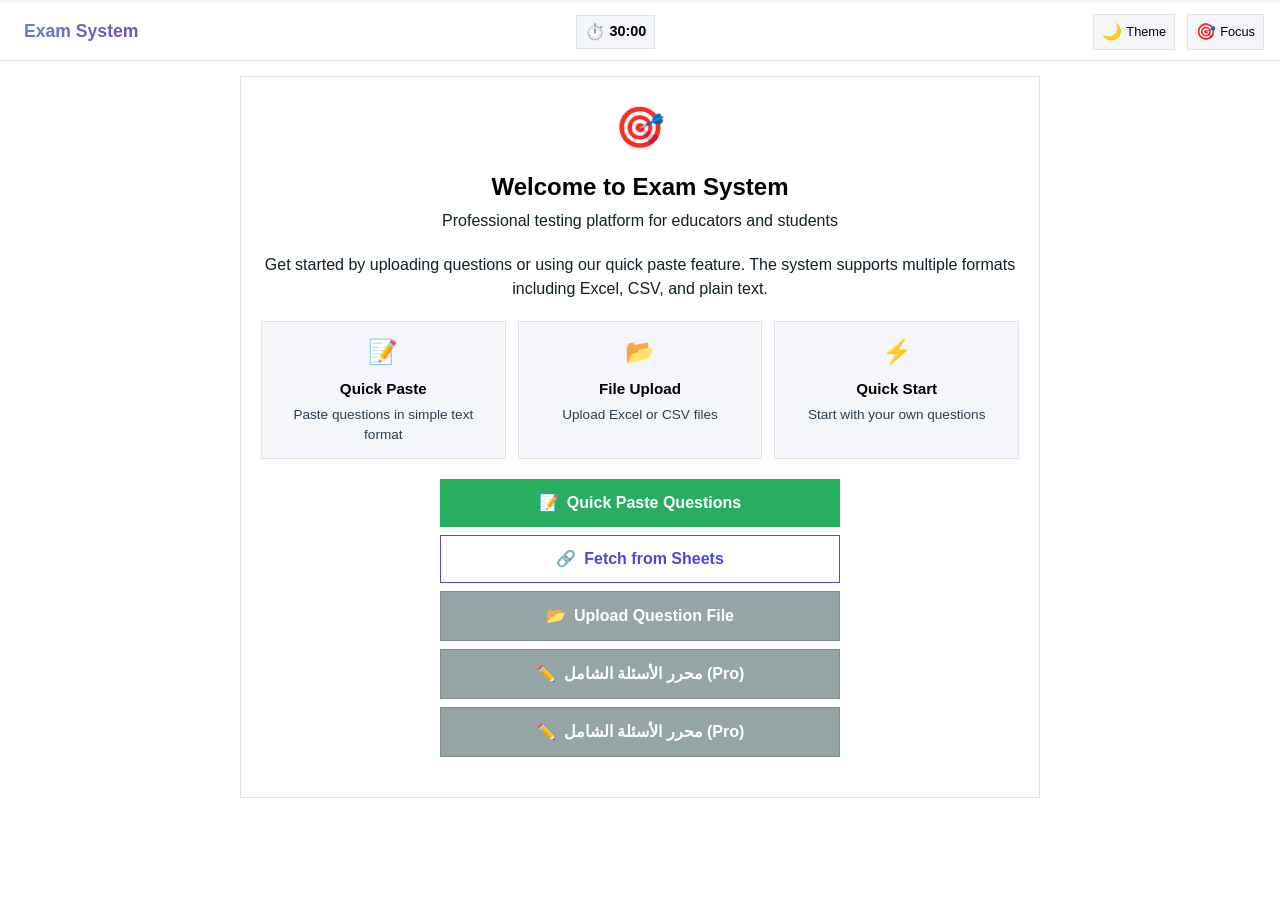
==== commit 04654f91: "Update link to editor and add external dashboard link" ====
--- a/index.html
+++ b/index.html
@@ -162,6 +162,11 @@
                                 <span class="btn-icon">✏️</span>
                                 محرر الأسئلة الشامل (Pro)
                             </a>
+                            <a href="https://ahmedexam.netlify.app/dashboard/" class="btn btn-secondary btn-lg file-upload-btn mt-2"
+                                style="justify-content: center;">
+                                <span class="btn-icon">✏️</span>
+                                محرر الأسئلة الشامل (Pro)
+                            </a>
                         </div>
                     </div>
                 </div>
@@ -754,4 +759,4 @@
 
 </body>
 
-</html>+</html>
